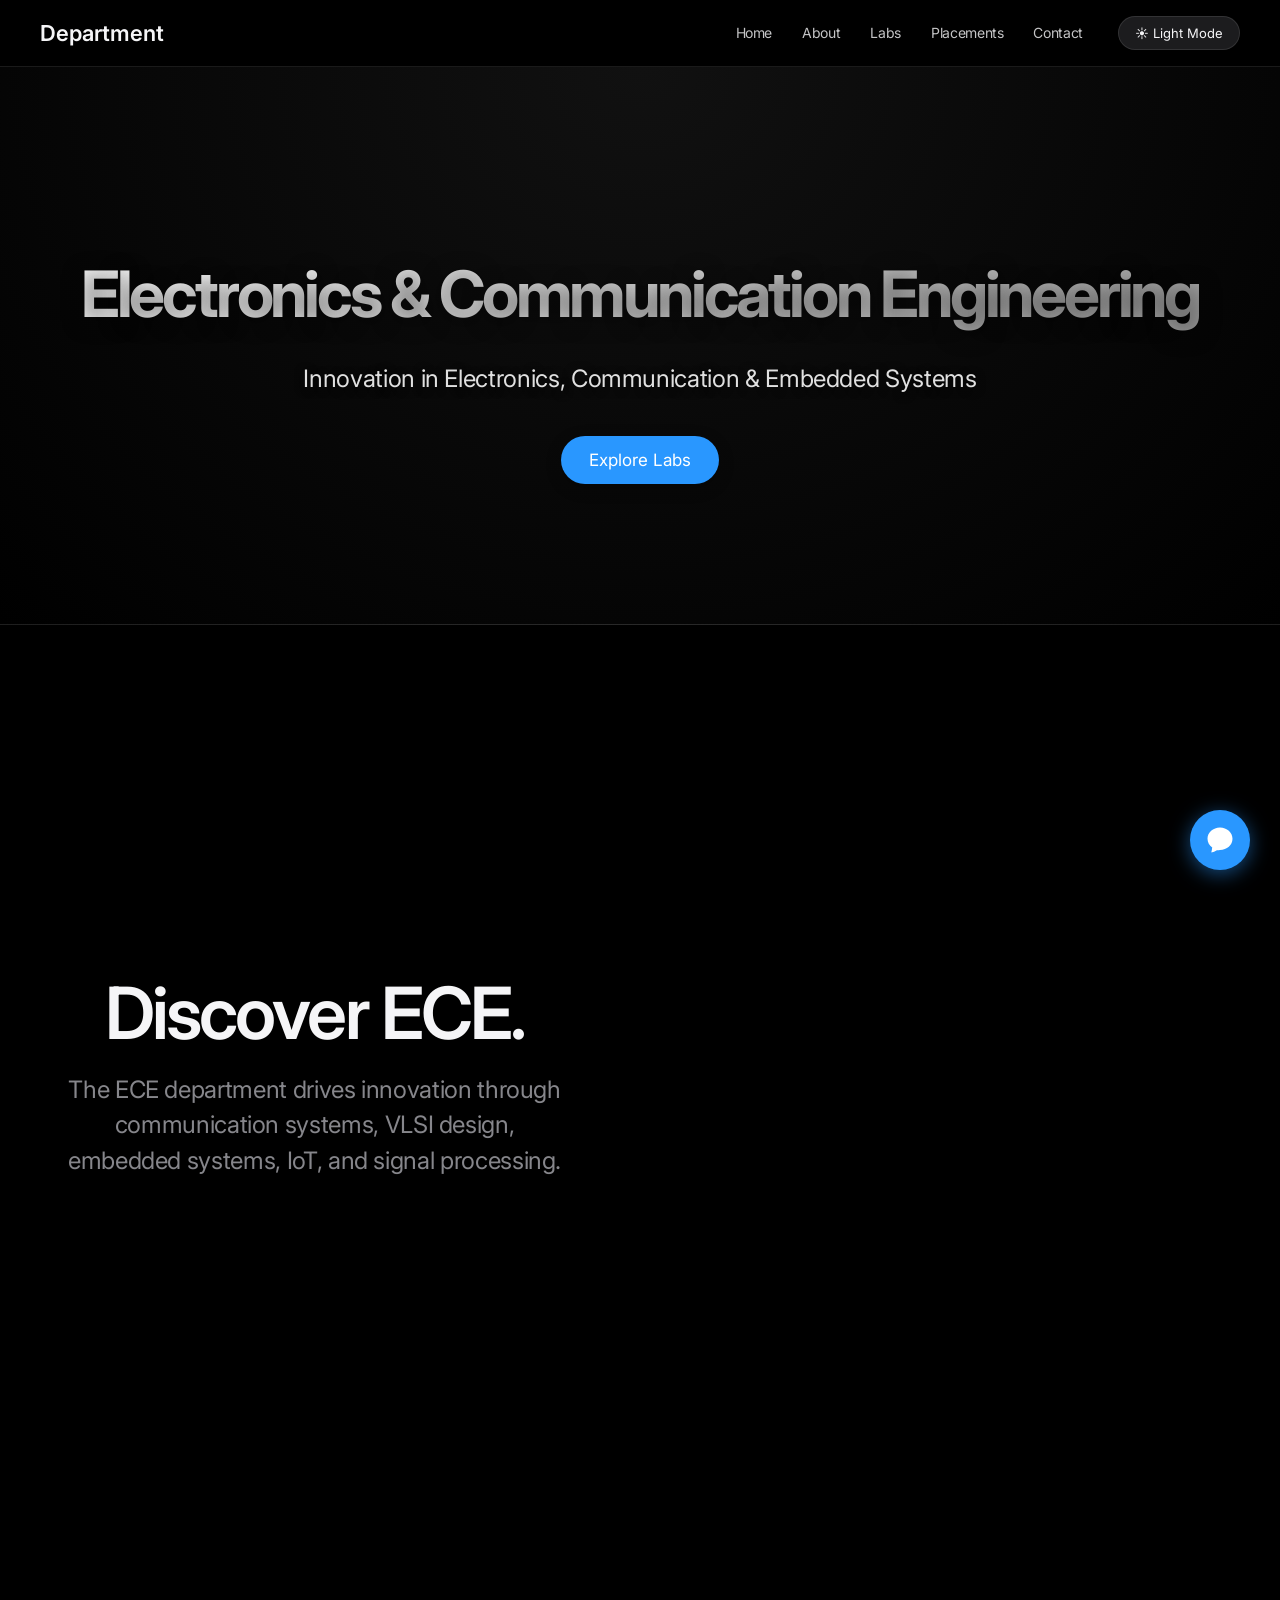
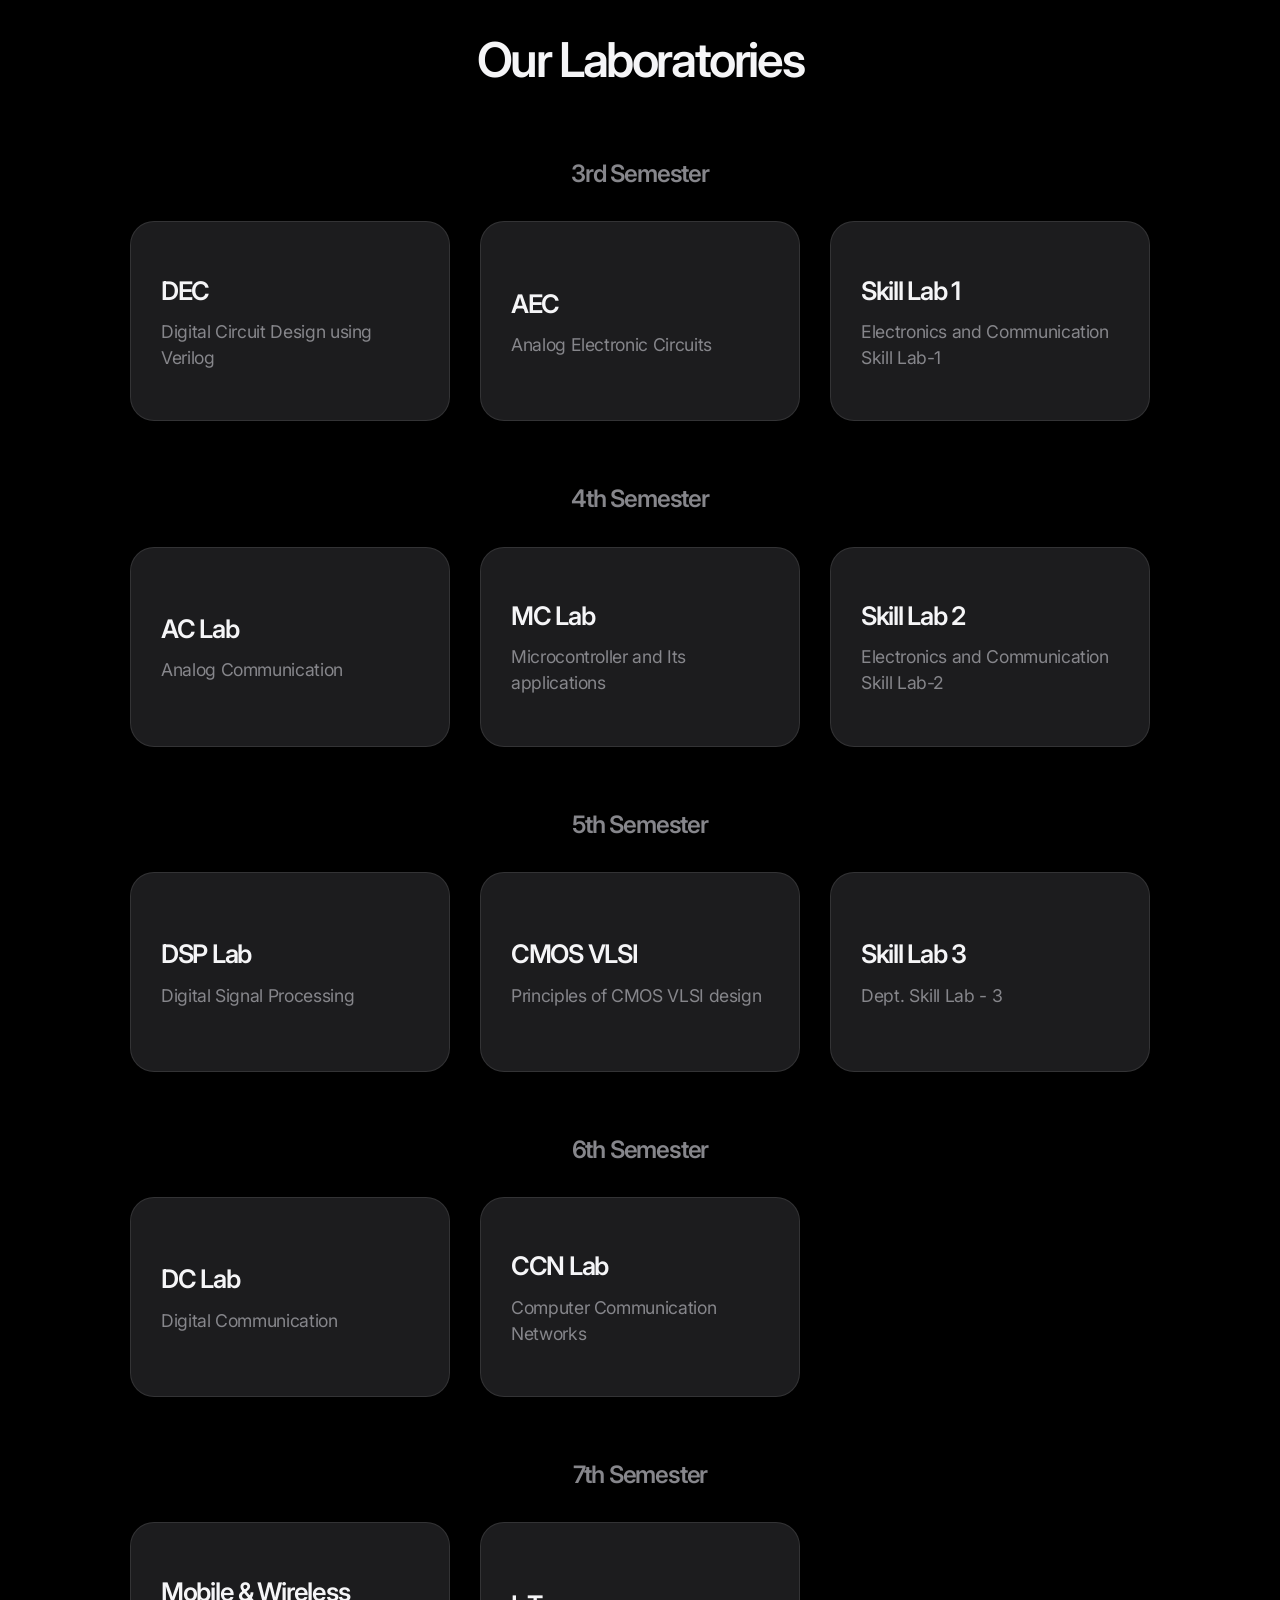
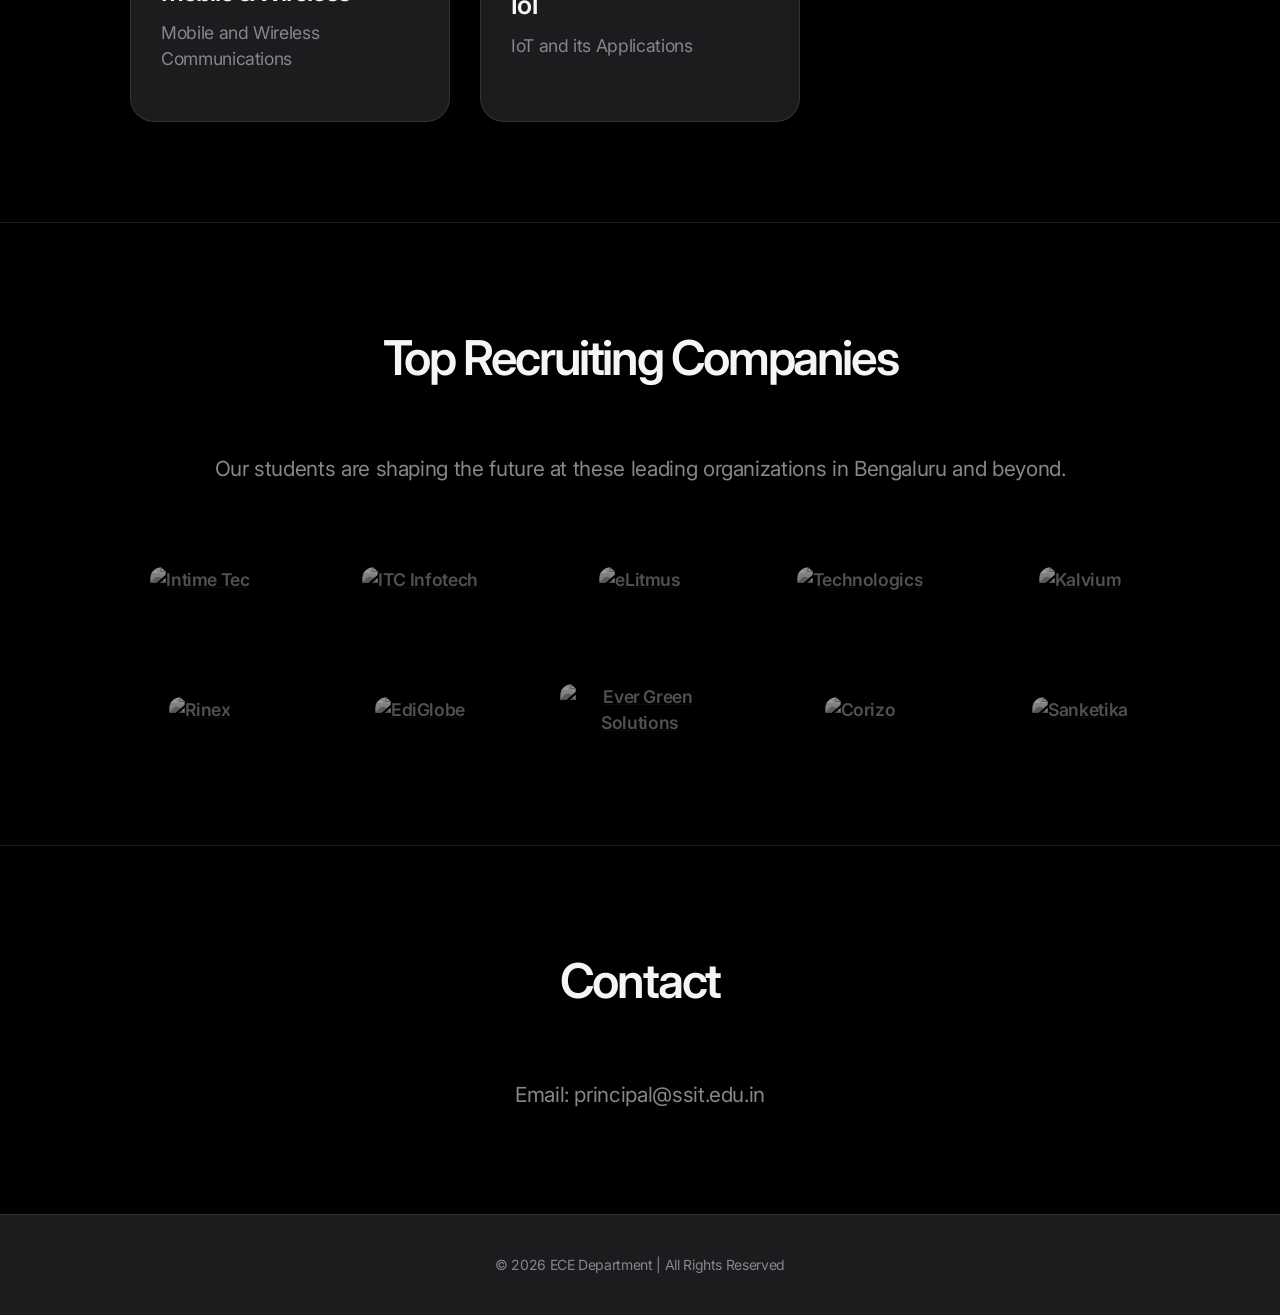
==== index.html @ 195ac4b7 "created web to integrate PYTHON-CHATBOT" ====
<!DOCTYPE html>
<html lang="en">

<head>
    <meta charset="UTF-8">
    <title>ECE Department | CYBER_NET</title>
    <!-- Google Fonts for Cyberpunk Vibe -->
    <link href="https://fonts.googleapis.com/css2?family=Inter:wght@300;400;600;700&display=swap" rel="stylesheet">
    <link rel="stylesheet" href="style.css">
</head>

<body>

    <!-- Navbar -->
    <header>
        <div class="logo-dropdown-container">
            <button class="logo-dropdown-btn" onclick="toggleLogoMenu()">Department <span class="arrow"></span></button>
            <div id="logoDropdown" class="logo-dropdown-content">
                <a href="#">Faculty</a>
                <a href="#">Scheme & Syllabus</a>
                <a href="#">Announcements</a>
                <a href="#">Resources</a>
            </div>
        </div>
        <nav>
            <ul id="menu">
                <li><a href="#">Home</a></li>
                <li><a href="#about">About</a></li>
                <li><a href="#labs">Labs</a></li>
                <li><a href="#placements">Placements</a></li>
                <li><a href="#contact">Contact</a></li>
            </ul>
            <button id="theme-toggle" class="theme-toggle" onclick="toggleTheme()">☀️ Light Mode</button>
            <button class="menu-btn" onclick="toggleMenu()">☰</button>
        </nav>
    </header>

    <!-- Hero -->
    <section class="hero">
        <h1>Electronics & Communication Engineering</h1>
        <p>Innovation in Electronics, Communication & Embedded Systems</p>
        <button onclick="document.getElementById('labs').scrollIntoView({behavior: 'smooth'})">Explore Labs</button>
    </section>

    <!-- About -->
    <section id="about" class="about-section">
        <div class="apple-feature-container">
            <div class="apple-feature-text">
                <h2>Discover ECE.</h2>
                <p>
                    The ECE department drives innovation through communication systems, VLSI design,
                    embedded systems, IoT, and signal processing.
                </p>
            </div>

            <!-- APPLE STYLE FEATURE IMAGE -->
            <div class="apple-feature-image">
                <video autoplay muted loop playsinline>
                    <source src="1.mp4" type="video/mp4">
                </video>
            </div>
        </div>
    </section>

    <!-- Labs -->
    <section id="labs" class="labs-container">
        <h2>Our Laboratories</h2>

        <h3 class="sem-title">3rd Semester</h3>
        <div class="labs">
            <div class="card">
                <h3>DEC</h3>
                <p>Digital Circuit Design using Verilog</p>
            </div>
            <div class="card">
                <h3>AEC</h3>
                <p>Analog Electronic Circuits</p>
            </div>
            <div class="card">
                <h3>Skill Lab 1</h3>
                <p>Electronics and Communication Skill Lab-1</p>
            </div>
        </div>

        <h3 class="sem-title">4th Semester</h3>
        <div class="labs">
            <div class="card">
                <h3>AC Lab</h3>
                <p>Analog Communication</p>
            </div>
            <div class="card">
                <h3>MC Lab</h3>
                <p>Microcontroller and Its applications</p>
            </div>
            <div class="card">
                <h3>Skill Lab 2</h3>
                <p>Electronics and Communication Skill Lab-2</p>
            </div>
        </div>

        <h3 class="sem-title">5th Semester</h3>
        <div class="labs">
            <div class="card">
                <h3>DSP Lab</h3>
                <p>Digital Signal Processing</p>
            </div>
            <div class="card">
                <h3>CMOS VLSI</h3>
                <p>Principles of CMOS VLSI design</p>
            </div>
            <div class="card">
                <h3>Skill Lab 3</h3>
                <p>Dept. Skill Lab - 3</p>
            </div>
        </div>

        <h3 class="sem-title">6th Semester</h3>
        <div class="labs">
            <div class="card">
                <h3>DC Lab</h3>
                <p>Digital Communication</p>
            </div>
            <div class="card">
                <h3>CCN Lab</h3>
                <p>Computer Communication Networks</p>
            </div>
        </div>

        <h3 class="sem-title">7th Semester</h3>
        <div class="labs">
            <div class="card">
                <h3>Mobile & Wireless</h3>
                <p>Mobile and Wireless Communications</p>
            </div>
            <div class="card">
                <h3>IoT</h3>
                <p>IoT and its Applications</p>
            </div>
        </div>
    </section>

    <!-- Placements Section -->
    <section id="placements" class="placements-section">
        <h2>Top Recruiting Companies</h2>
        <p>Our students are shaping the future at these leading organizations in Bengaluru and beyond.</p>

        <div class="logo-grid">
            <a href="https://intimetec.com" target="_blank" class="logo-item" title="Intime Tec"><img
                    src="https://t2.gstatic.com/faviconV2?client=SOCIAL&type=FAVICON&fallback_opts=TYPE,SIZE,URL&url=http://intimetec.com&size=128"
                    alt="Intime Tec"></a>
            <a href="https://itcinfotech.com" target="_blank" class="logo-item" title="ITC Infotech"><img
                    src="https://t2.gstatic.com/faviconV2?client=SOCIAL&type=FAVICON&fallback_opts=TYPE,SIZE,URL&url=http://itcinfotech.com&size=128"
                    alt="ITC Infotech"></a>
            <a href="https://www.elitmus.com" target="_blank" class="logo-item" title="eLitmus"><img
                    src="https://t2.gstatic.com/faviconV2?client=SOCIAL&type=FAVICON&fallback_opts=TYPE,SIZE,URL&url=https://www.elitmus.com&size=128"
                    alt="eLitmus"></a>
            <a href="https://technologics.in" target="_blank" class="logo-item" title="Technologics"><img
                    src="https://t2.gstatic.com/faviconV2?client=SOCIAL&type=FAVICON&fallback_opts=TYPE,SIZE,URL&url=https://technologics.in&size=128"
                    alt="Technologics"></a>
            <a href="https://kalvium.com" target="_blank" class="logo-item" title="Kalvium"><img
                    src="https://t2.gstatic.com/faviconV2?client=SOCIAL&type=FAVICON&fallback_opts=TYPE,SIZE,URL&url=http://kalvium.com&size=128"
                    alt="Kalvium"></a>
            <a href="https://rinex.ai" target="_blank" class="logo-item" title="Rinex"><img
                    src="https://logo.clearbit.com/rinex.ai"
                    onerror="this.onerror=null; this.src='https://t2.gstatic.com/faviconV2?client=SOCIAL&type=FAVICON&fallback_opts=TYPE,SIZE,URL&url=http://rinex.ai&size=128'"
                    alt="Rinex"></a>
            <a href="https://ediglobe.com" target="_blank" class="logo-item" title="EdiGlobe"><img
                    src="https://t2.gstatic.com/faviconV2?client=SOCIAL&type=FAVICON&fallback_opts=TYPE,SIZE,URL&url=http://ediglobe.com&size=128"
                    alt="EdiGlobe"></a>
            <a href="https://evergreensolutions.in" target="_blank" class="logo-item" title="Ever Green Solutions"><img
                    src="https://t2.gstatic.com/faviconV2?client=SOCIAL&type=FAVICON&fallback_opts=TYPE,SIZE,URL&url=http://evergreensolutions.in&size=128"
                    alt="Ever Green Solutions"></a>
            <a href="https://corizo.in" target="_blank" class="logo-item" title="Corizo"><img
                    src="https://t2.gstatic.com/faviconV2?client=SOCIAL&type=FAVICON&fallback_opts=TYPE,SIZE,URL&url=http://corizo.in&size=128"
                    alt="Corizo"></a>
            <a href="http://sanketika.in" target="_blank" class="logo-item" title="Sanketika"><img
                    src="https://t2.gstatic.com/faviconV2?client=SOCIAL&type=FAVICON&fallback_opts=TYPE,SIZE,URL&url=http://sanketika.in&size=128"
                    alt="Sanketika"></a>
        </div>
    </section>

    <!-- Contact -->
    <section id="contact">
        <h2>Contact</h2>
        <p>Email: principal@ssit.edu.in</p>

    </section>

    <!-- Footer -->
    <footer>
        <p>© 2026 ECE Department | All Rights Reserved</p>
    </footer>

    <!-- Floating Chatbot Widget -->
    <!-- Just replace '#' in href below with your chatbot link -->
    <a href="#" class="chatbot-float" target="_blank" title="Chat with us!">
        <!-- Chat Bubble SVG Icon -->
        <svg xmlns="http://www.w3.org/2000/svg" viewBox="0 0 24 24" fill="currentColor" stroke="none">
            <path
                d="M12 2C6.48 2 2 6.03 2 11c0 2.85 1.48 5.39 3.79 7.04C5.55 19.98 5 22 5 22s2.61-.43 4.54-1.74A10.66 10.66 0 0 0 12 20c5.52 0 10-4.03 10-9s-4.48-9-10-9z" />
        </svg>
    </a>

    <script src="script.js"></script>
</body>

</html>
---- style.css ----
/* APPLE MINIMALIST THEME VARIABLES */
:root {
    --bg-main: #000000;
    --bg-secondary: #1c1c1e;
    --text-main: #f5f5f7;
    --text-secondary: #86868b;
    --accent-blue: #2997ff;
    --nav-bg: rgba(0, 0, 0, 0.72);
    --border-color: rgba(255, 255, 255, 0.1);
    --card-shadow: 0 4px 24px rgba(0, 0, 0, 0.5);
    --hero-bg: radial-gradient(ellipse at top, #111 0%, #000 100%);
}

/* LIGHT MODE VARIABLES */
body.light-mode {
    --bg-main: #f5f5f7;
    --bg-secondary: #ffffff;
    --text-main: #1d1d1f;
    --text-secondary: #86868b;
    --accent-blue: #0066cc;
    --nav-bg: rgba(255, 255, 255, 0.72);
    --border-color: rgba(0, 0, 0, 0.08);
    --card-shadow: 0 10px 40px rgba(0, 0, 0, 0.04);
    --hero-bg: radial-gradient(ellipse at top, #ffffff 0%, #f5f5f7 100%);
}

* {
    margin: 0;
    padding: 0;
    box-sizing: border-box;
    font-family: 'Inter', -apple-system, BlinkMacSystemFont, "Segoe UI", Roboto, Helvetica, Arial, sans-serif;
}

body {
    background-color: var(--bg-main);
    color: var(--text-main);
    overflow-x: hidden;
    line-height: 1.47059;
    font-weight: 400;
    letter-spacing: -0.022em;
    transition: background-color 0.4s ease, color 0.4s ease;
}

h1, h2, h3, .logo {
    font-weight: 600;
    letter-spacing: -0.05em;
}

/* Header & Nav */
header {
    display: flex;
    justify-content: space-between;
    align-items: center;
    background: var(--nav-bg);
    backdrop-filter: blur(20px);
    -webkit-backdrop-filter: blur(20px);
    border-bottom: 1px solid var(--border-color);
    padding: 15px 40px;
    position: sticky;
    top: 0;
    z-index: 100;
    transition: background 0.4s ease;
}

/* Logo Dropdown */
.logo-dropdown-container {
    position: relative;
    display: inline-block;
}

.logo-dropdown-btn {
    background: none;
    border: none;
    font-size: 22px;
    font-weight: 600;
    color: var(--text-main);
    cursor: pointer;
    display: flex;
    align-items: center;
    gap: 8px;
    padding: 5px 0;
    transition: opacity 0.2s ease;
}

.logo-dropdown-btn:hover {
    opacity: 0.8;
}

.logo-dropdown-btn .arrow {
    font-size: 12px;
}

.logo-dropdown-content {
    display: none;
    position: absolute;
    top: 100%;
    left: 0;
    margin-top: 15px;
    background-color: var(--nav-bg);
    min-width: 220px;
    box-shadow: 0 8px 32px rgba(0,0,0,0.3);
    border-radius: 12px;
    border: 1px solid var(--border-color);
    backdrop-filter: blur(20px);
    -webkit-backdrop-filter: blur(20px);
    z-index: 200;
    overflow: hidden;
}

.logo-dropdown-content a {
    color: var(--text-main);
    padding: 14px 20px;
    text-decoration: none;
    display: block;
    font-size: 15px;
    font-weight: 400;
    transition: background 0.2s ease, padding-left 0.2s ease;
    border-bottom: 1px solid var(--border-color);
}

.logo-dropdown-content a:last-child {
    border-bottom: none;
}

.logo-dropdown-content a:hover {
    background-color: rgba(255, 255, 255, 0.05);
    padding-left: 25px;
}

body.light-mode .logo-dropdown-content a:hover {
    background-color: rgba(0, 0, 0, 0.03);
}

.show {
    display: block !important;
}

nav {
    display: flex;
    align-items: center;
}

nav ul {
    display: flex;
    list-style: none;
}

nav ul li {
    margin: 0 15px;
}

nav ul li a {
    color: var(--text-main);
    text-decoration: none;
    font-size: 14px;
    font-weight: 400;
    opacity: 0.8;
    transition: opacity 0.2s ease;
}

nav ul li a:hover {
    opacity: 1;
}

.theme-toggle {
    margin-left: 20px;
    background: var(--bg-secondary);
    border: 1px solid var(--border-color);
    color: var(--text-main);
    padding: 8px 16px;
    border-radius: 980px;
    font-size: 13px;
    cursor: pointer;
    transition: all 0.3s ease;
}

.theme-toggle:hover {
    background: var(--bg-main);
    transform: scale(1.05);
}

.menu-btn {
    display: none;
}

/* Hero Section */
.hero {
    text-align: center;
    padding: 180px 20px 140px;
    background: var(--hero-bg);
    border-bottom: 1px solid var(--border-color);
}

.hero h1 {
    font-size: 4rem;
    font-weight: 700;
    margin-bottom: 20px;
    background: linear-gradient(90deg, #ffffff, #a0a0a0);
    -webkit-background-clip: text;
    -webkit-text-fill-color: transparent;
    text-shadow: 0 4px 20px rgba(0,0,0,0.5);
}

body.light-mode .hero h1 {
    background: linear-gradient(90deg, #1d1d1f, #434346);
    -webkit-background-clip: text;
    -webkit-text-fill-color: transparent;
    text-shadow: 0 4px 20px rgba(255,255,255,0.7);
}

.hero p {
    font-size: 1.5rem;
    color: #e0e0e0;
    margin-bottom: 40px;
    font-weight: 400;
    text-shadow: 0 2px 10px rgba(0,0,0,0.5);
}

body.light-mode .hero p {
    color: #444444;
    text-shadow: 0 2px 10px rgba(255,255,255,0.5);
}

.hero button {
    padding: 14px 28px;
    font-size: 17px;
    color: #ffffff;
    background-color: var(--accent-blue);
    border: none;
    border-radius: 980px;
    cursor: pointer;
    font-weight: 400;
    transition: all 0.3s ease;
    box-shadow: 0 4px 15px rgba(0, 0, 0, 0.3);
}

.hero button:hover {
    transform: scale(1.02);
    background-color: #1a88eb;
}

/* Sections */
section {
    padding: 100px 40px;
    text-align: center;
}

section h2 {
    font-size: 3rem;
    color: var(--text-main);
    margin-bottom: 60px;
}

/* About Section & Apple Feature Image */
.apple-feature-container {
    max-width: 1200px;
    margin: 0 auto;
    display: flex;
    flex-direction: row;
    align-items: center;
    gap: 40px;
}

.apple-feature-text {
    flex: 1;
    padding: 40px 20px;
}

.apple-feature-text h2 {
    font-size: 4.5rem;
    line-height: 1.1;
    margin-bottom: 20px;
    letter-spacing: -0.04em;
    color: var(--text-main);
}

.apple-feature-text p {
    font-size: 1.5rem;
    color: var(--text-secondary);
    max-width: 600px;
    margin: 0 auto;
}

.apple-feature-image {
    flex: 1.2;
    height: 700px;
}

.apple-feature-image video,
.apple-feature-image canvas,
.apple-feature-image img {
    width: 100%;
    height: 100%;
    object-fit: contain;
    display: block;
    transform: scale(1.1); /* Enlarge slightly to let it feel expansive */
}

/* Labs and Projects Container */
.labs-container {
    background: var(--bg-main);
}

.sem-title {
    color: var(--text-secondary);
    margin: 60px 0 30px 0;
    font-size: 1.5rem;
    font-weight: 600;
}

/* Grid Layout for Cards */
.labs, .projects {
    display: grid;
    grid-template-columns: repeat(3, 320px);
    justify-content: center;
    gap: 30px;
    max-width: 1040px;
    margin: 0 auto;
}

/* Minimalist Apple Cards */
.card {
    background: var(--bg-secondary);
    border-radius: 24px;
    padding: 40px 30px;
    width: 100%;
    min-height: 200px;
    display: flex;
    flex-direction: column;
    justify-content: center;
    text-align: left;
    box-shadow: var(--card-shadow);
    transition: transform 0.4s cubic-bezier(0.175, 0.885, 0.32, 1.275);
    border: 1px solid var(--border-color);
}

.card:hover {
    transform: translateY(-8px);
}

.card h3 {
    font-size: 1.6rem;
    margin-bottom: 10px;
    color: var(--text-main);
}

.card p {
    font-size: 1.1rem;
    color: var(--text-secondary);
}

/* Placements Section */
.placements-section {
    border-top: 1px solid var(--border-color);
    background: var(--bg-main);
}

.placements-section p {
    font-size: 1.3rem;
    color: var(--text-secondary);
    margin-bottom: 60px;
}

.logo-grid {
    display: flex;
    flex-wrap: wrap;
    justify-content: center;
    align-items: center;
    gap: 60px;
    max-width: 1040px;
    margin: 0 auto;
}

.logo-item {
    width: 160px;
    height: 70px;
    display: flex;
    justify-content: center;
    align-items: center;
    transition: transform 0.4s ease, filter 0.4s ease, opacity 0.4s ease;
    filter: grayscale(100%);
    opacity: 0.6;
}

.logo-item:hover {
    transform: scale(1.1);
    filter: grayscale(0%);
    opacity: 1;
}

body.light-mode .logo-item {
    filter: grayscale(100%);
    opacity: 0.4;
}

body.light-mode .logo-item:hover {
    filter: grayscale(0%);
    opacity: 1;
}

.logo-item img {
    max-width: 100%;
    max-height: 100%;
    object-fit: contain;
    border-radius: 12px;
    /* Clean formatting for alt text if an image link goes dead */
    font-size: 1.1rem;
    font-weight: 600;
    color: var(--text-secondary);
    text-align: center;
}

/* Contact Section */
#contact {
    border-top: 1px solid var(--border-color);
    background: var(--bg-main);
}

#contact p {
    font-size: 1.3rem;
    color: var(--text-secondary);
    line-height: 1.8;
}

/* Floating Chatbot */
.chatbot-float {
    position: fixed;
    bottom: 30px;
    right: 30px;
    width: 60px;
    height: 60px;
    background-color: var(--accent-blue);
    color: white;
    border-radius: 50%;
    display: flex;
    justify-content: center;
    align-items: center;
    box-shadow: 0 4px 20px rgba(41, 151, 255, 0.5);
    z-index: 1000;
    transition: transform 0.3s ease, box-shadow 0.3s ease;
    /* Pop animation on load, then pulse */
    animation: popIn 0.8s cubic-bezier(0.175, 0.885, 0.32, 1.275) forwards, pulseGlow 2.5s infinite 1s;
}

.chatbot-float:hover {
    transform: scale(1.1) translateY(-5px);
    box-shadow: 0 8px 30px rgba(41, 151, 255, 0.8);
    animation: none; /* Stop pulsing on hover so it stays scaled */
}

.chatbot-float svg {
    width: 30px;
    height: 30px;
}

@keyframes popIn {
    0% { transform: scale(0) rotate(-45deg); opacity: 0; }
    100% { transform: scale(1) rotate(0deg); opacity: 1; }
}

@keyframes pulseGlow {
    0% { box-shadow: 0 0 0 0 rgba(41, 151, 255, 0.7); }
    70% { box-shadow: 0 0 0 15px rgba(41, 151, 255, 0); }
    100% { box-shadow: 0 0 0 0 rgba(41, 151, 255, 0); }
}

/* Footer */
footer {
    background: var(--bg-secondary);
    color: var(--text-secondary);
    text-align: center;
    padding: 40px;
    font-size: 14px;
    border-top: 1px solid var(--border-color);
}

/* FACULTY 3D SHOWCASE */
.faculty-section {
    padding: 0 40px 100px;
    background: var(--bg-main);
}

.faculty-grid {
    display: grid;
    grid-template-columns: repeat(auto-fit, minmax(300px, 1fr));
    gap: 40px;
    max-width: 1200px;
    margin: 0 auto;
    perspective: 1000px; /* Required to render 3D depth of children */
}

.faculty-card {
    position: relative;
    background: var(--bg-secondary);
    border-radius: 20px;
    border: 1px solid var(--border-color);
    padding: 50px 30px;
    text-align: center;
    box-shadow: 0 10px 30px rgba(0, 0, 0, 0.5);
    transform-style: preserve-3d;
    transition: transform 0.1s ease, box-shadow 0.3s ease;
    will-change: transform;
    overflow: hidden; /* Contains the dynamic glare */
}

body.light-mode .faculty-card {
    box-shadow: 0 10px 40px rgba(0, 0, 0, 0.08);    
}

.card-glare {
    position: absolute;
    top: 0;
    left: 0;
    width: 100%;
    height: 100%;
    background: linear-gradient(105deg, rgba(255,255,255,0.2) 0%, rgba(255,255,255,0) 80%);
    opacity: 0;
    pointer-events: none;
    transition: opacity 0.3s ease;
    z-index: 2;
}

.card-content {
    transform: translateZ(50px); /* Causes text/image to float beautifully above card background */
    z-index: 10;
    position: relative;
    pointer-events: none;
}

.faculty-image {
    width: 140px;
    height: 140px;
    border-radius: 50%;
    object-fit: cover;
    margin-bottom: 25px;
    border: 4px solid var(--accent-blue);
    box-shadow: 0 15px 30px rgba(0,0,0,0.5);
    transition: transform 0.3s ease;
    background: var(--nav-bg);
}

body.light-mode .light-text-avatar {
    filter: invert(1);
    box-shadow: 0 10px 20px rgba(0,0,0,0.1);
}

.faculty-card h3 {
    font-size: 1.6rem;
    color: var(--text-main);
    margin-bottom: 10px;
    letter-spacing: -0.02em;
}

.faculty-card .role {
    font-size: 1.1rem;
    font-weight: 600;
    color: var(--accent-blue);
    margin-bottom: 12px;
}

.faculty-card .desc {
    font-size: 1rem;
    color: var(--text-secondary);
}

/* Mobile Responsiveness */
@media (max-width: 1050px) {
    .labs, .projects {
        grid-template-columns: repeat(2, 320px);
    }
}

@media (max-width: 768px) {
    .hero h1 {
        font-size: 2.5rem;
    }
    
    .hero p {
        font-size: 1.2rem;
    }

    .labs, .projects {
        grid-template-columns: 1fr;
        padding: 0 20px;
    }
    
    .apple-feature-container {
        flex-direction: column;
    }
    
    .apple-feature-text h2 {
        font-size: 3rem;
    }
    
    .apple-feature-image {
        height: 300px;
    }
    nav ul {
        display: none;
        flex-direction: column;
        background: var(--nav-bg);
        backdrop-filter: blur(20px);
        -webkit-backdrop-filter: blur(20px);
        position: absolute;
        top: 60px; 
        right: 0;
        width: 100%;
        padding: 20px;
        border-bottom: 1px solid var(--border-color);
        text-align: center;
    }
    
    nav ul li {
        margin: 15px 0;
    }
    
    .menu-btn {
        display: block;
        background: none;
        border: none;
        color: var(--text-main);
        font-size: 24px;
        margin-left: 15px;
        cursor: pointer;
    }
}
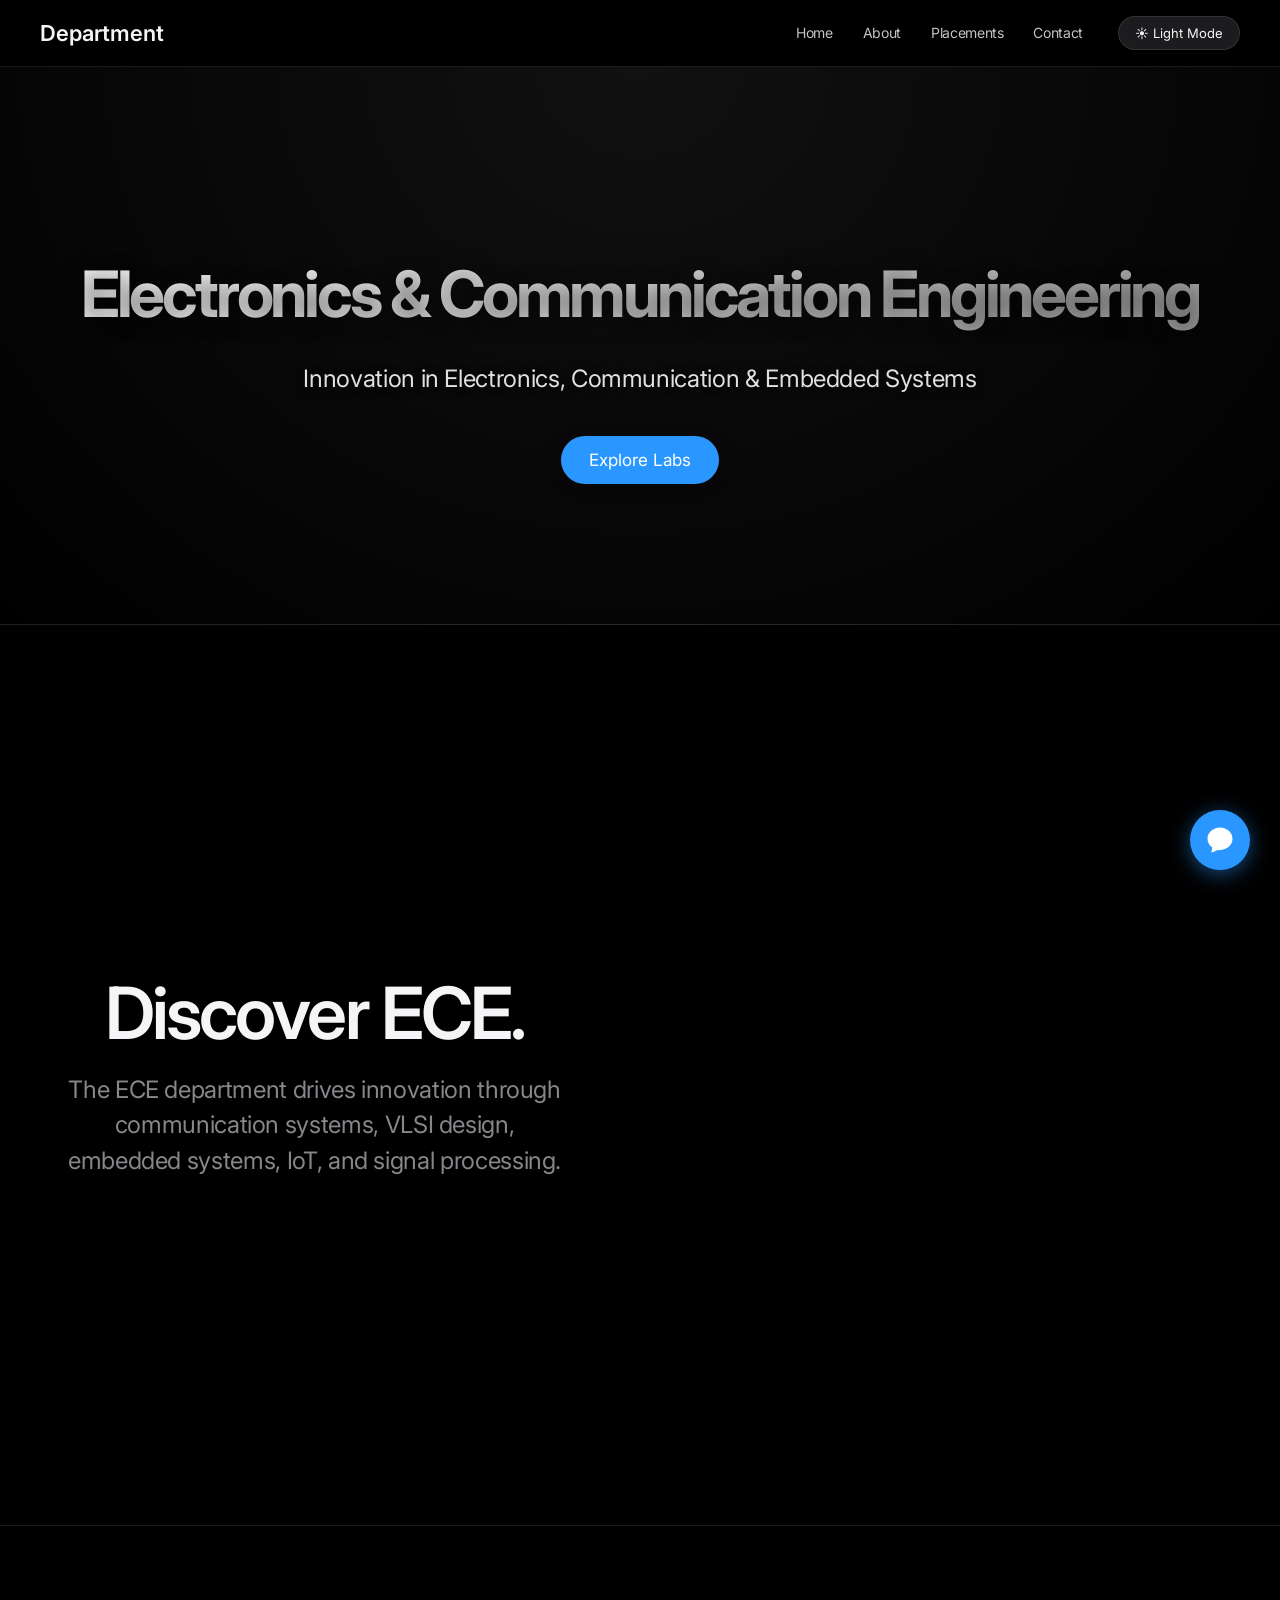
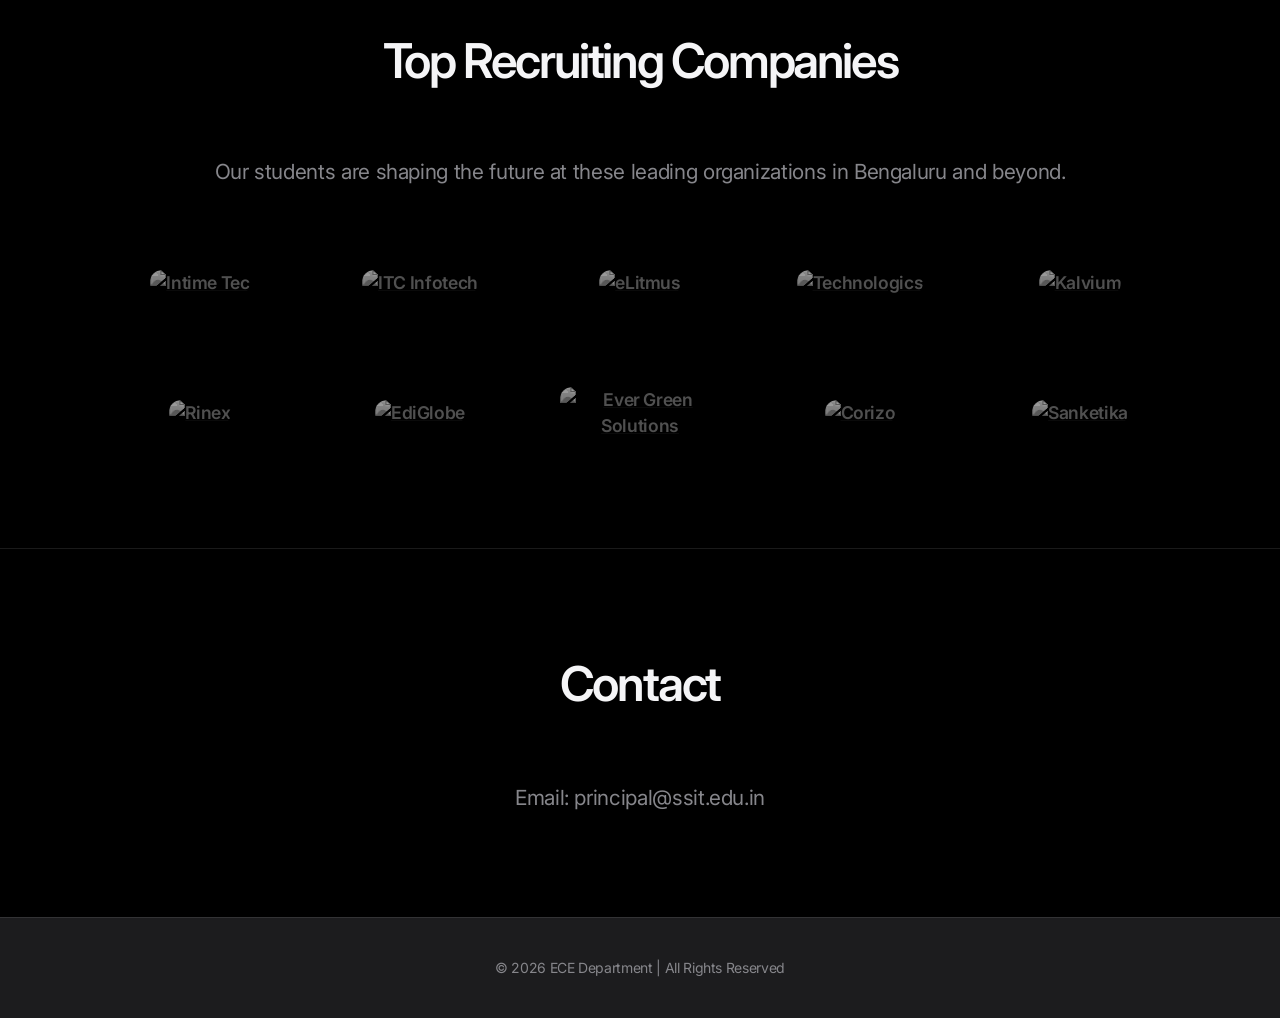
==== commit 25a8aeb1: "index.html modified" ====
--- a/index.html
+++ b/index.html
@@ -26,7 +26,7 @@
             <ul id="menu">
                 <li><a href="#">Home</a></li>
                 <li><a href="#about">About</a></li>
-                <li><a href="#labs">Labs</a></li>
+                <!--<li><a href="#labs">Labs</a></li>-->
                 <li><a href="#placements">Placements</a></li>
                 <li><a href="#contact">Contact</a></li>
             </ul>
@@ -62,7 +62,7 @@
         </div>
     </section>
 
-    <!-- Labs -->
+    <!-- Labs --
     <section id="labs" class="labs-container">
         <h2>Our Laboratories</h2>
 
@@ -136,7 +136,7 @@
                 <h3>IoT</h3>
                 <p>IoT and its Applications</p>
             </div>
-        </div>
+        </div> -->
     </section>
 
     <!-- Placements Section -->
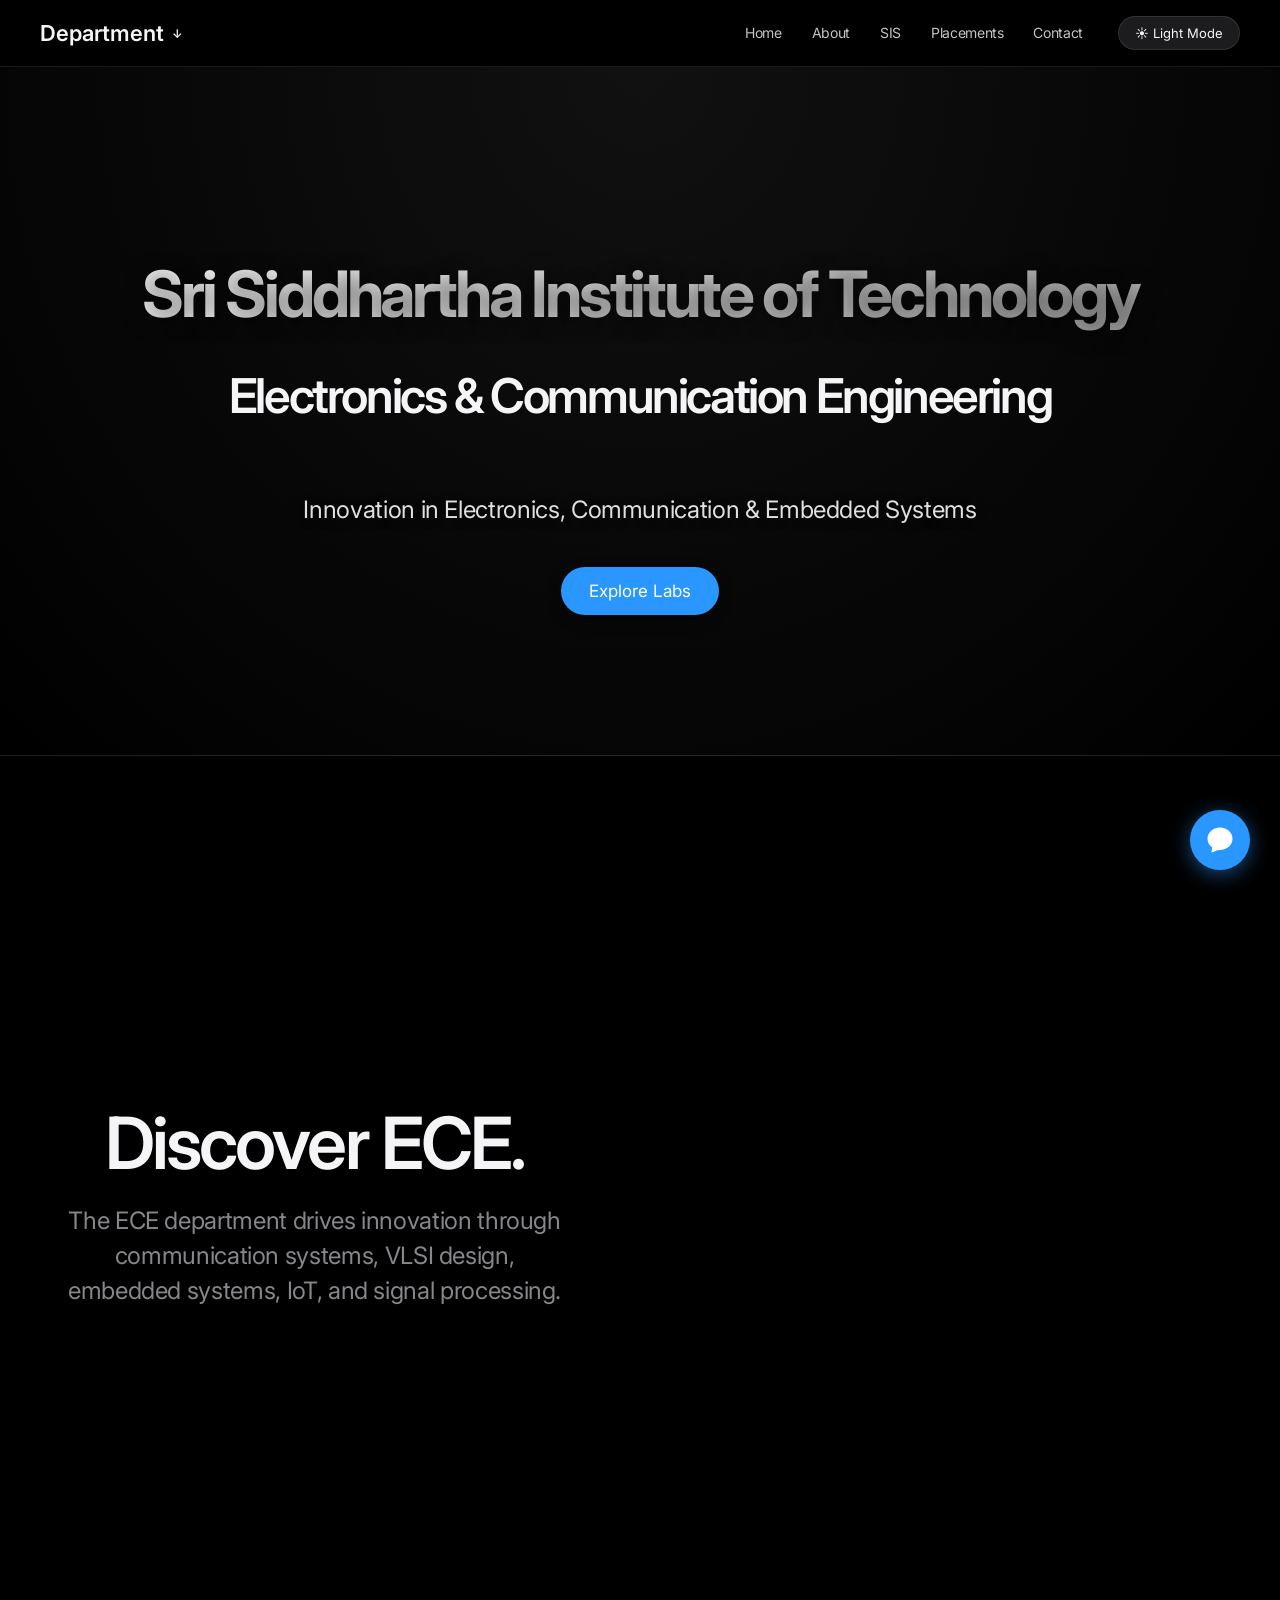
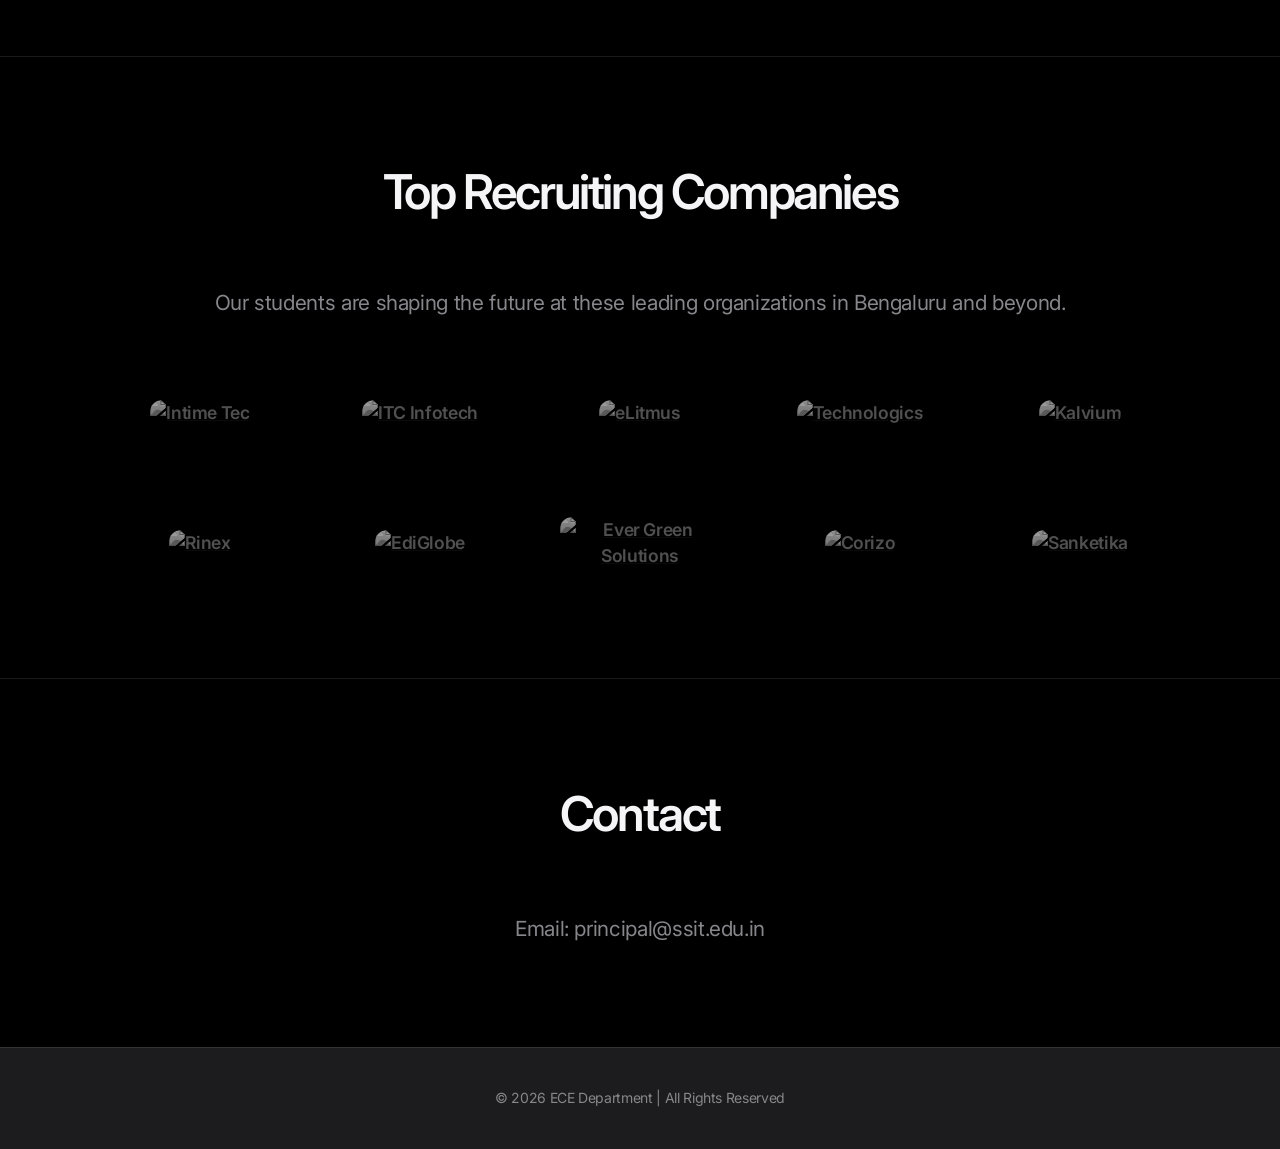
==== commit 1797f50f: "SIS login credential added" ====
--- a/index.html
+++ b/index.html
@@ -3,7 +3,7 @@
 
 <head>
     <meta charset="UTF-8">
-    <title>ECE Department | CYBER_NET</title>
+    <title>SSIT_ECE</title>
     <!-- Google Fonts for Cyberpunk Vibe -->
     <link href="https://fonts.googleapis.com/css2?family=Inter:wght@300;400;600;700&display=swap" rel="stylesheet">
     <link rel="stylesheet" href="style.css">
@@ -14,9 +14,10 @@
     <!-- Navbar -->
     <header>
         <div class="logo-dropdown-container">
-            <button class="logo-dropdown-btn" onclick="toggleLogoMenu()">Department <span class="arrow"></span></button>
+            <button class="logo-dropdown-btn" onclick="toggleLogoMenu()">Department <span
+                    class="arrow">↓</span></button>
             <div id="logoDropdown" class="logo-dropdown-content">
-                <a href="#">Faculty</a>
+                <a href="http://sis.e365.tech/login.aspx?AppType=E&sid=1040">SIS</a>
                 <a href="#">Scheme & Syllabus</a>
                 <a href="#">Announcements</a>
                 <a href="#">Resources</a>
@@ -26,9 +27,10 @@
             <ul id="menu">
                 <li><a href="#">Home</a></li>
                 <li><a href="#about">About</a></li>
-                <!--<li><a href="#labs">Labs</a></li>-->
-                <li><a href="#placements">Placements</a></li>
+                <li><a href="sis.html">SIS</a></li>
+                <li><a href=" #placements">Placements</a></li>
                 <li><a href="#contact">Contact</a></li>
+
             </ul>
             <button id="theme-toggle" class="theme-toggle" onclick="toggleTheme()">☀️ Light Mode</button>
             <button class="menu-btn" onclick="toggleMenu()">☰</button>
@@ -37,7 +39,8 @@
 
     <!-- Hero -->
     <section class="hero">
-        <h1>Electronics & Communication Engineering</h1>
+        <h1>Sri Siddhartha Institute of Technology</h1>
+        <h2>Electronics & Communication Engineering</h2>
         <p>Innovation in Electronics, Communication & Embedded Systems</p>
         <button onclick="document.getElementById('labs').scrollIntoView({behavior: 'smooth'})">Explore Labs</button>
     </section>
@@ -202,6 +205,24 @@
     </a>
 
     <script src="script.js"></script>
+
+
+    <div id="sisBox" class="sis-box">
+        <div class="sis-content">
+            <h2>Enter USN</h2>
+
+            <input type="text" id="sis-usn" placeholder="Enter USN">
+
+            <button onclick="getPassword()">Get Password</button>
+
+            <p id="result"></p>
+
+            <button onclick="copyPassword()">Copy</button>
+            <button onclick="closeSIS()">Close</button>
+        </div>
+    </div>
+
+
 </body>
 
 </html>
--- a/style.css
+++ b/style.css
@@ -41,7 +41,10 @@
     transition: background-color 0.4s ease, color 0.4s ease;
 }
 
-h1, h2, h3, .logo {
+h1,
+h2,
+h3,
+.logo {
     font-weight: 600;
     letter-spacing: -0.05em;
 }
@@ -98,7 +101,7 @@
     margin-top: 15px;
     background-color: var(--nav-bg);
     min-width: 220px;
-    box-shadow: 0 8px 32px rgba(0,0,0,0.3);
+    box-shadow: 0 8px 32px rgba(0, 0, 0, 0.3);
     border-radius: 12px;
     border: 1px solid var(--border-color);
     backdrop-filter: blur(20px);
@@ -198,14 +201,14 @@
     background: linear-gradient(90deg, #ffffff, #a0a0a0);
     -webkit-background-clip: text;
     -webkit-text-fill-color: transparent;
-    text-shadow: 0 4px 20px rgba(0,0,0,0.5);
+    text-shadow: 0 4px 20px rgba(0, 0, 0, 0.5);
 }
 
 body.light-mode .hero h1 {
     background: linear-gradient(90deg, #1d1d1f, #434346);
     -webkit-background-clip: text;
     -webkit-text-fill-color: transparent;
-    text-shadow: 0 4px 20px rgba(255,255,255,0.7);
+    text-shadow: 0 4px 20px rgba(255, 255, 255, 0.7);
 }
 
 .hero p {
@@ -213,12 +216,12 @@
     color: #e0e0e0;
     margin-bottom: 40px;
     font-weight: 400;
-    text-shadow: 0 2px 10px rgba(0,0,0,0.5);
+    text-shadow: 0 2px 10px rgba(0, 0, 0, 0.5);
 }
 
 body.light-mode .hero p {
     color: #444444;
-    text-shadow: 0 2px 10px rgba(255,255,255,0.5);
+    text-shadow: 0 2px 10px rgba(255, 255, 255, 0.5);
 }
 
 .hero button {
@@ -293,7 +296,8 @@
     height: 100%;
     object-fit: contain;
     display: block;
-    transform: scale(1.1); /* Enlarge slightly to let it feel expansive */
+    transform: scale(1.1);
+    /* Enlarge slightly to let it feel expansive */
 }
 
 /* Labs and Projects Container */
@@ -309,7 +313,8 @@
 }
 
 /* Grid Layout for Cards */
-.labs, .projects {
+.labs,
+.projects {
     display: grid;
     grid-template-columns: repeat(3, 320px);
     justify-content: center;
@@ -445,7 +450,8 @@
 .chatbot-float:hover {
     transform: scale(1.1) translateY(-5px);
     box-shadow: 0 8px 30px rgba(41, 151, 255, 0.8);
-    animation: none; /* Stop pulsing on hover so it stays scaled */
+    animation: none;
+    /* Stop pulsing on hover so it stays scaled */
 }
 
 .chatbot-float svg {
@@ -454,14 +460,29 @@
 }
 
 @keyframes popIn {
-    0% { transform: scale(0) rotate(-45deg); opacity: 0; }
-    100% { transform: scale(1) rotate(0deg); opacity: 1; }
+    0% {
+        transform: scale(0) rotate(-45deg);
+        opacity: 0;
+    }
+
+    100% {
+        transform: scale(1) rotate(0deg);
+        opacity: 1;
+    }
 }
 
 @keyframes pulseGlow {
-    0% { box-shadow: 0 0 0 0 rgba(41, 151, 255, 0.7); }
-    70% { box-shadow: 0 0 0 15px rgba(41, 151, 255, 0); }
-    100% { box-shadow: 0 0 0 0 rgba(41, 151, 255, 0); }
+    0% {
+        box-shadow: 0 0 0 0 rgba(41, 151, 255, 0.7);
+    }
+
+    70% {
+        box-shadow: 0 0 0 15px rgba(41, 151, 255, 0);
+    }
+
+    100% {
+        box-shadow: 0 0 0 0 rgba(41, 151, 255, 0);
+    }
 }
 
 /* Footer */
@@ -486,7 +507,8 @@
     gap: 40px;
     max-width: 1200px;
     margin: 0 auto;
-    perspective: 1000px; /* Required to render 3D depth of children */
+    perspective: 1000px;
+    /* Required to render 3D depth of children */
 }
 
 .faculty-card {
@@ -500,11 +522,12 @@
     transform-style: preserve-3d;
     transition: transform 0.1s ease, box-shadow 0.3s ease;
     will-change: transform;
-    overflow: hidden; /* Contains the dynamic glare */
+    overflow: hidden;
+    /* Contains the dynamic glare */
 }
 
 body.light-mode .faculty-card {
-    box-shadow: 0 10px 40px rgba(0, 0, 0, 0.08);    
+    box-shadow: 0 10px 40px rgba(0, 0, 0, 0.08);
 }
 
 .card-glare {
@@ -513,7 +536,7 @@
     left: 0;
     width: 100%;
     height: 100%;
-    background: linear-gradient(105deg, rgba(255,255,255,0.2) 0%, rgba(255,255,255,0) 80%);
+    background: linear-gradient(105deg, rgba(255, 255, 255, 0.2) 0%, rgba(255, 255, 255, 0) 80%);
     opacity: 0;
     pointer-events: none;
     transition: opacity 0.3s ease;
@@ -521,7 +544,8 @@
 }
 
 .card-content {
-    transform: translateZ(50px); /* Causes text/image to float beautifully above card background */
+    transform: translateZ(50px);
+    /* Causes text/image to float beautifully above card background */
     z-index: 10;
     position: relative;
     pointer-events: none;
@@ -534,14 +558,14 @@
     object-fit: cover;
     margin-bottom: 25px;
     border: 4px solid var(--accent-blue);
-    box-shadow: 0 15px 30px rgba(0,0,0,0.5);
+    box-shadow: 0 15px 30px rgba(0, 0, 0, 0.5);
     transition: transform 0.3s ease;
     background: var(--nav-bg);
 }
 
 body.light-mode .light-text-avatar {
     filter: invert(1);
-    box-shadow: 0 10px 20px rgba(0,0,0,0.1);
+    box-shadow: 0 10px 20px rgba(0, 0, 0, 0.1);
 }
 
 .faculty-card h3 {
@@ -565,7 +589,9 @@
 
 /* Mobile Responsiveness */
 @media (max-width: 1050px) {
-    .labs, .projects {
+
+    .labs,
+    .projects {
         grid-template-columns: repeat(2, 320px);
     }
 }
@@ -574,27 +600,29 @@
     .hero h1 {
         font-size: 2.5rem;
     }
-    
+
     .hero p {
         font-size: 1.2rem;
     }
 
-    .labs, .projects {
+    .labs,
+    .projects {
         grid-template-columns: 1fr;
         padding: 0 20px;
     }
-    
+
     .apple-feature-container {
         flex-direction: column;
     }
-    
+
     .apple-feature-text h2 {
         font-size: 3rem;
     }
-    
+
     .apple-feature-image {
         height: 300px;
     }
+
     nav ul {
         display: none;
         flex-direction: column;
@@ -602,18 +630,18 @@
         backdrop-filter: blur(20px);
         -webkit-backdrop-filter: blur(20px);
         position: absolute;
-        top: 60px; 
+        top: 60px;
         right: 0;
         width: 100%;
         padding: 20px;
         border-bottom: 1px solid var(--border-color);
         text-align: center;
     }
-    
+
     nav ul li {
         margin: 15px 0;
     }
-    
+
     .menu-btn {
         display: block;
         background: none;
@@ -623,4 +651,100 @@
         margin-left: 15px;
         cursor: pointer;
     }
+}
+
+---------------
+/* ===== SIS PREMIUM APPLE STYLE ===== */
+
+#sisBox {
+    display: none !important;
+    position: fixed !important;
+    inset: 0 !important;
+
+    background: rgba(0, 0, 0, 0.6) !important;
+    backdrop-filter: blur(12px);
+    /* glass effect */
+    -webkit-backdrop-filter: blur(12px);
+
+    z-index: 999999 !important;
+}
+
+/* POPUP CARD */
+#sisBox .sis-content {
+    position: absolute !important;
+    top: 50% !important;
+    left: 50% !important;
+    transform: translate(-50%, -50%) scale(0.95) !important;
+
+    background: rgba(28, 28, 30, 0.9) !important;
+    color: #f5f5f7 !important;
+
+    padding: 30px !important;
+    border-radius: 20px !important;
+
+    width: 320px !important;
+    text-align: center !important;
+
+    border: 1px solid rgba(255, 255, 255, 0.1);
+    box-shadow: 0 20px 60px rgba(0, 0, 0, 0.6);
+
+    transition: 0.3s ease;
+}
+
+/* TITLE */
+#sisBox h2 {
+    font-size: 22px;
+    margin-bottom: 15px;
+    font-weight: 600;
+}
+
+/* INPUT */
+#sisBox input {
+    width: 100%;
+    padding: 12px;
+
+    margin: 12px 0;
+
+    border-radius: 10px;
+    border: 1px solid rgba(255, 255, 255, 0.1);
+
+    background: rgba(255, 255, 255, 0.05);
+    color: white;
+
+    outline: none;
+}
+
+/* BUTTONS */
+#sisBox button {
+    margin: 6px;
+    padding: 10px 14px;
+
+    border-radius: 10px;
+    border: none;
+
+    background: white;
+    color: black;
+
+    font-size: 14px;
+    cursor: pointer;
+
+    transition: 0.2s;
+}
+
+#sisBox button:hover {
+    background: #ddd;
+    transform: scale(1.05);
+}
+
+/* RESULT TEXT */
+#result {
+    margin-top: 10px;
+    font-size: 15px;
+    color: #2997ff;
+    font-weight: 500;
+}
+
+/* ANIMATION WHEN OPEN */
+#sisBox[style*="block"] .sis-content {
+    transform: translate(-50%, -50%) scale(1) !important;
 }
